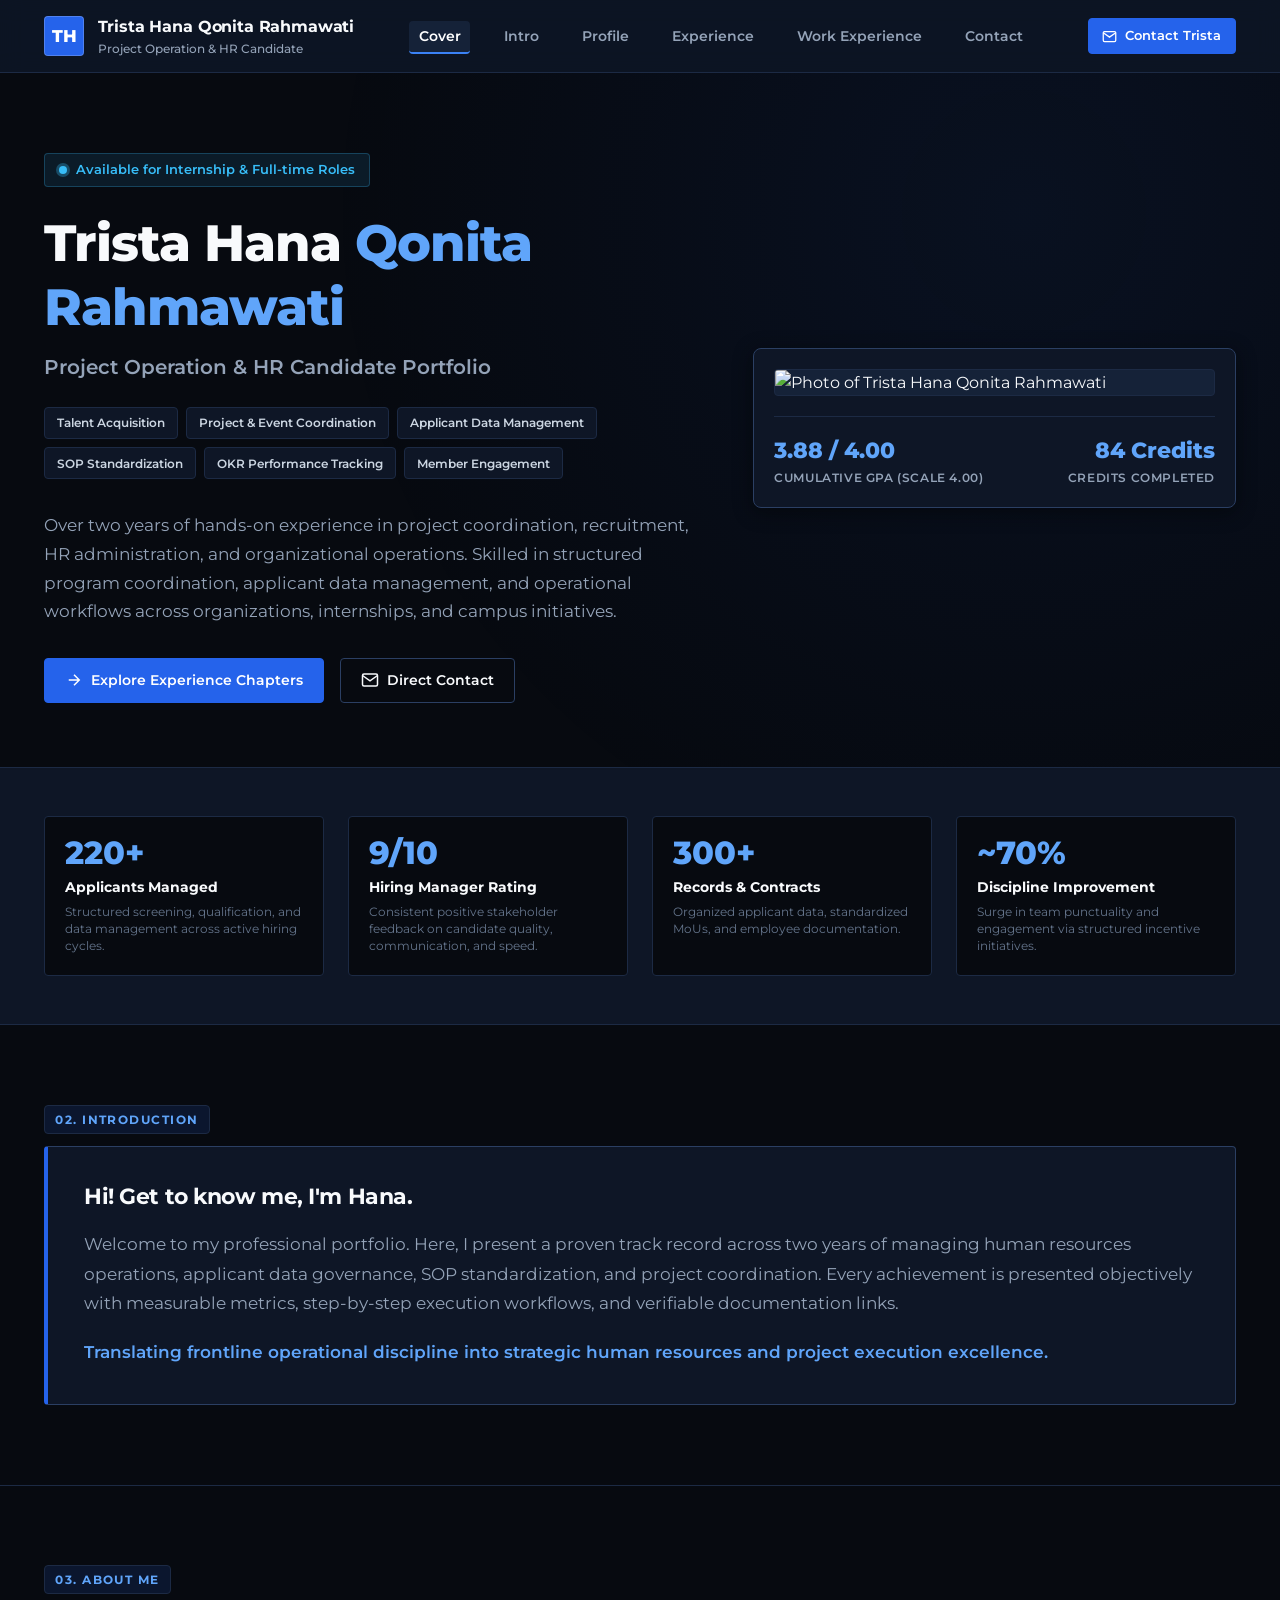
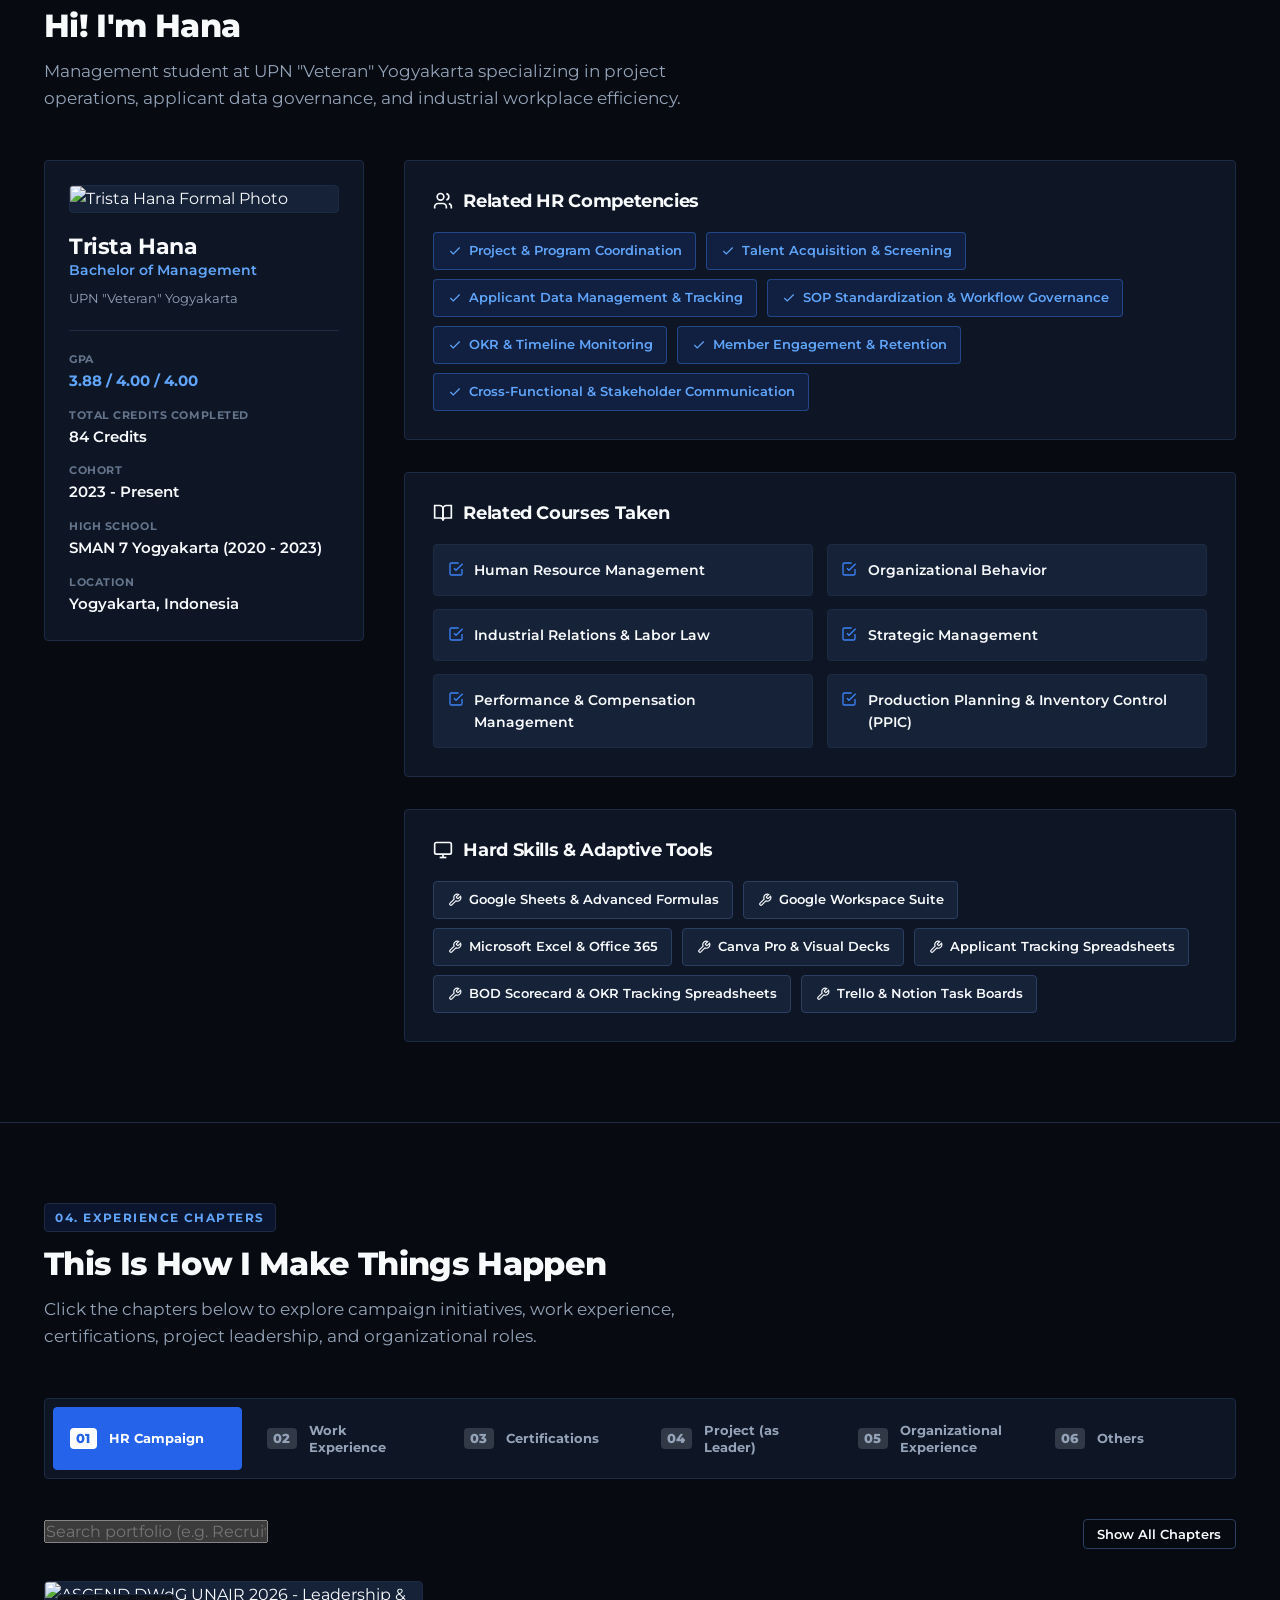
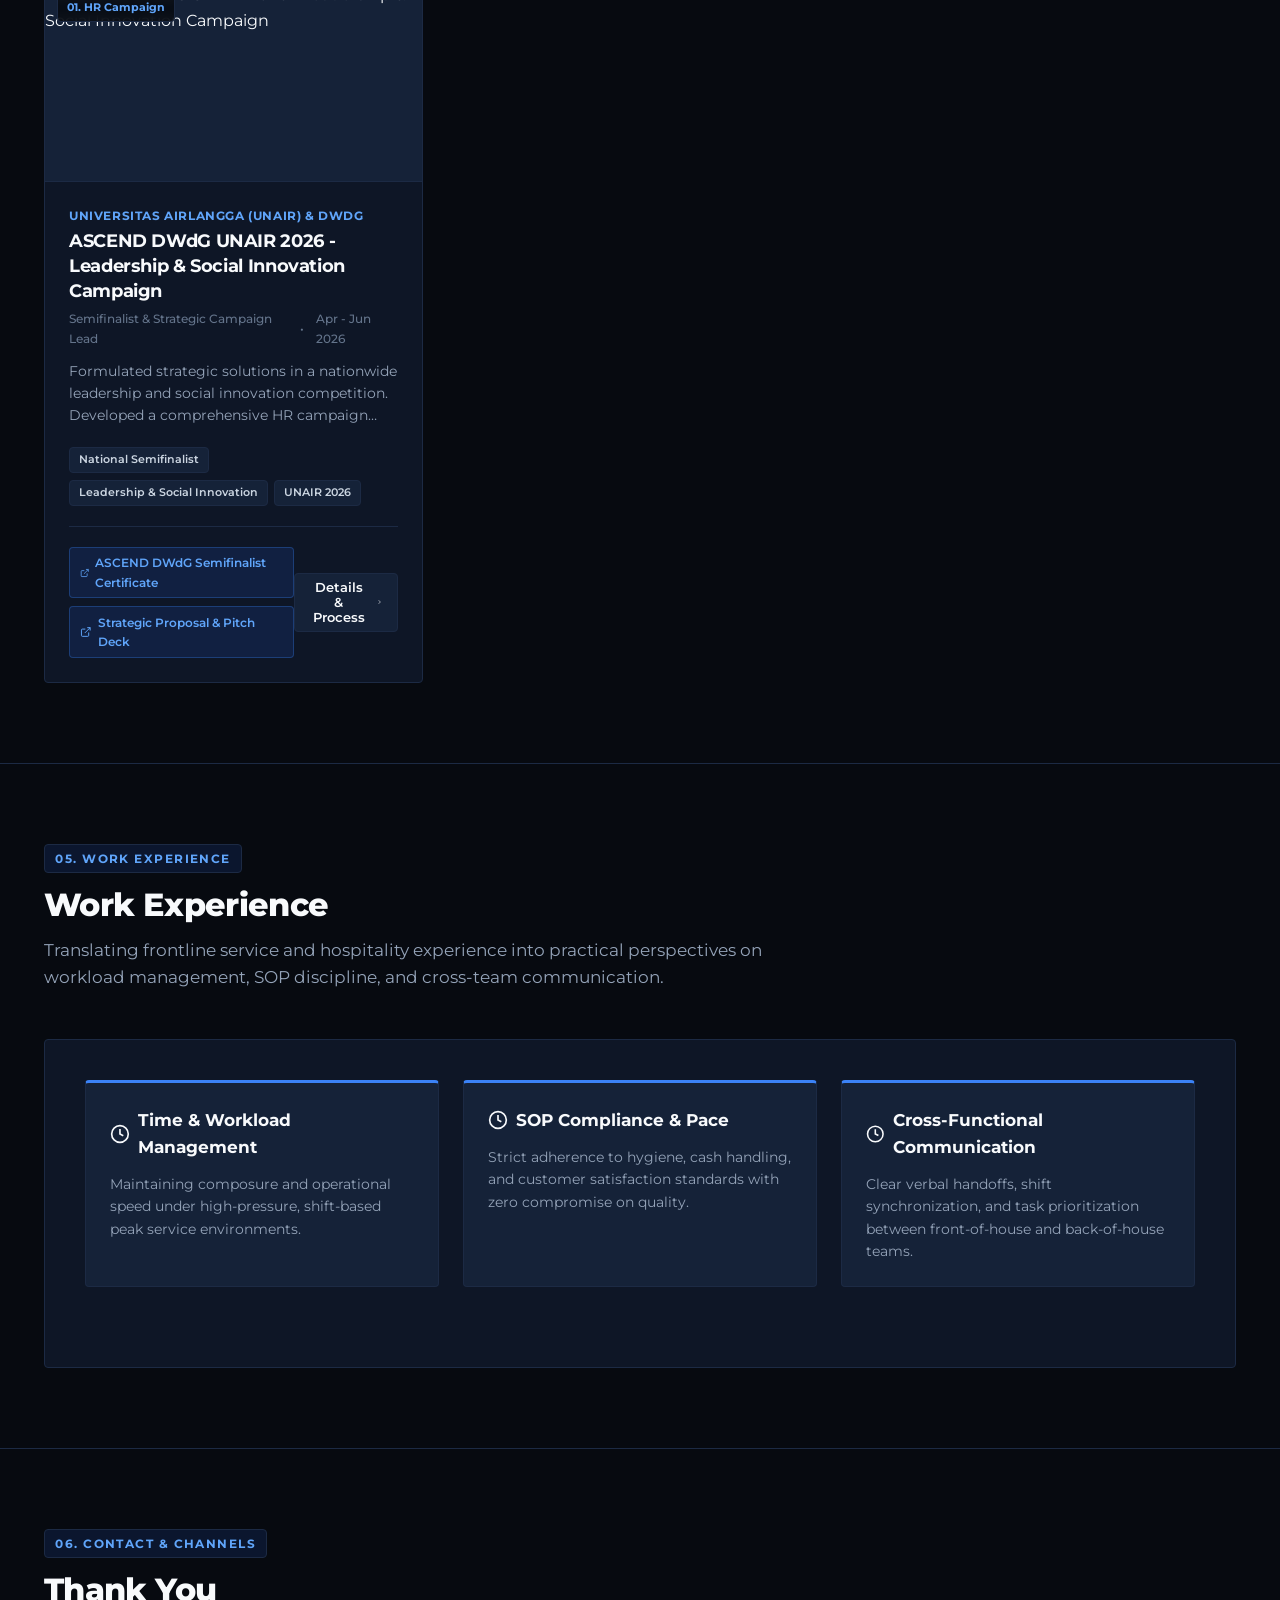
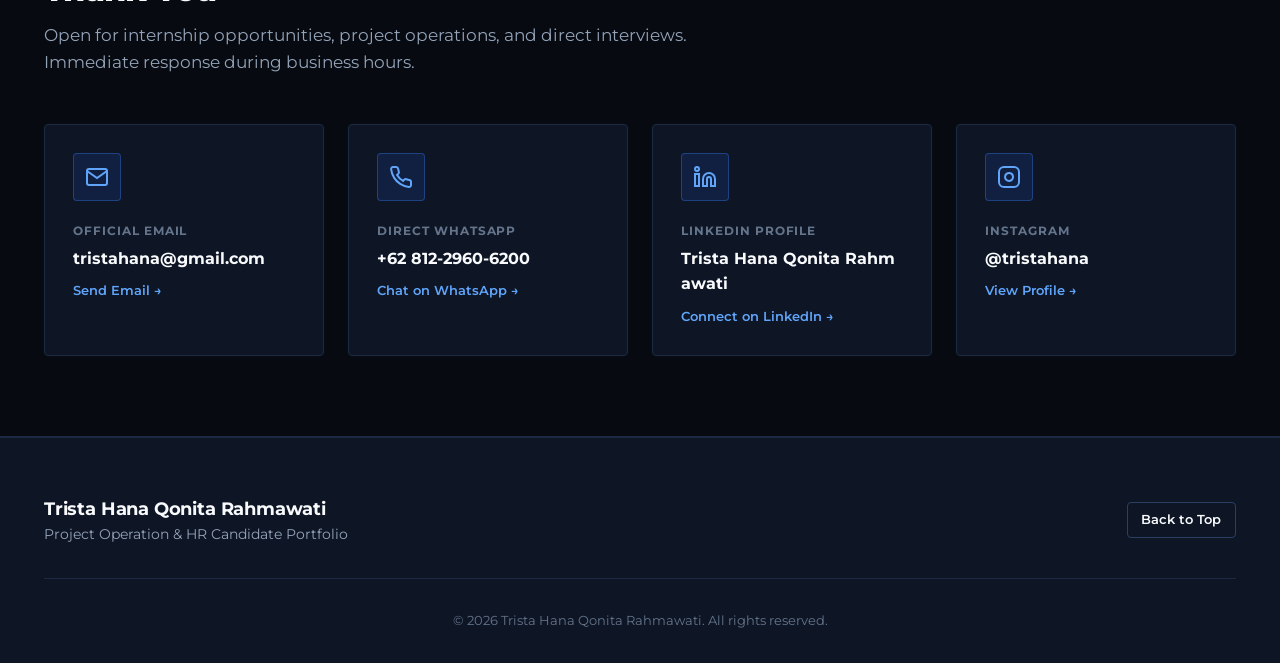
==== index.html @ fa588e2b "Add files via upload" ====
<!DOCTYPE html>
<html lang="en">
<head>
  <meta charset="UTF-8">
  <meta name="viewport" content="width=device-width, initial-scale=1.0">
  <title>Trista Hana Qonita Rahmawati | Project Operation &amp; HR Portfolio</title>
  <meta name="description" content="Professional Portfolio of Trista Hana Qonita Rahmawati. Management Student at UPN Veteran Yogyakarta. Specialist in Human Resources, Project Operations, Applicant Data Management, and SOP Standardization.">
  <link rel="stylesheet" href="styles.css">
  <link rel="icon" type="image/svg+xml" href="data:image/svg+xml,<svg xmlns='http://www.w3.org/2000/svg' viewBox='0 0 100 100'><rect width='100' height='100' rx='20' fill='%232563EB'/><text x='50%' y='55%' dominant-baseline='middle' text-anchor='middle' font-family='Montserrat' font-size='50' font-weight='800' fill='white'>TH</text></svg>">
</head>
<body>

  <!-- Smooth Scroll Progress Bar (Lovable Style) -->
  <div id="scroll-progress-bar" aria-hidden="true"></div>

  <!-- Top Navigation Bar -->
  <header class="navbar" id="top-nav">
    <div class="container nav-container">
      <a href="#cover" class="brand-link" id="brand-logo-trigger" title="Trista Hana Qonita Rahmawati">
        <div class="brand-badge">TH</div>
        <div class="brand-info">
          <span class="brand-name">Trista Hana Qonita Rahmawati</span>
          <span class="brand-role">Project Operation &amp; HR Candidate</span>
        </div>
      </a>

      <nav>
        <ul class="nav-links" id="main-nav-links">
          <li><a href="#cover" class="nav-item active">Cover</a></li>
          <li><a href="#intro" class="nav-item">Intro</a></li>
          <li><a href="#profile" class="nav-item">Profile</a></li>
          <li><a href="#experience" class="nav-item">Experience</a></li>
          <li><a href="#frontline" class="nav-item">Work Experience</a></li>
          <li><a href="#contact" class="nav-item">Contact</a></li>
        </ul>
      </nav>

      <div class="nav-actions">
        <a href="#contact" class="btn btn-primary btn-sm">
          <svg width="15" height="15" viewBox="0 0 24 24" fill="none" stroke="currentColor" stroke-width="2"><path d="M4 4h16c1.1 0 2 .9 2 2v12c0 1.1-.9 2-2 2H4c-1.1 0-2-.9-2-2V6c0-1.1.9-2 2-2z"/><polyline points="22,6 12,13 2,6"/></svg>
          <span>Contact Trista</span>
        </a>
      </div>
    </div>
  </header>

  <main id="main-content-flow">
    <!-- Halaman 1: Cover (Hero Section) -->
    <section id="cover" class="hero-section reveal-on-scroll">
      <div class="container hero-grid">
        <div class="hero-content">
          <div class="hero-status-pill reveal-stagger-1">
            <span class="pulse-indicator"></span>
            <span id="hero-status-text">Available for Internship &amp; Full-time Roles</span>
          </div>

          <h1 class="hero-title reveal-stagger-2" id="hero-name-display">
            Trista Hana <span class="highlight">Qonita Rahmawati</span>
          </h1>

          <div class="hero-subtitle reveal-stagger-3" id="profile-title-display">
            Project Operation &amp; HR Candidate Portfolio
          </div>

          <!-- HR Keywords (from File 2 note) -->
          <div class="hero-keywords-list reveal-stagger-3" id="hero-keywords-container">
            <span class="keyword-badge">Talent Acquisition</span>
            <span class="keyword-badge">Project &amp; Event Coordination</span>
            <span class="keyword-badge">Applicant Data Management</span>
            <span class="keyword-badge">SOP Standardization</span>
            <span class="keyword-badge">OKR Performance Tracking</span>
            <span class="keyword-badge">Member Engagement</span>
          </div>

          <p class="hero-description reveal-stagger-4" id="profile-summary-display">
            Over two years of hands-on experience in project coordination, recruitment, HR administration, and organizational operations. Skilled in structured program coordination, applicant data management, and operational workflows across organizations, internships, and campus initiatives.
          </p>

          <div class="hero-actions reveal-stagger-5">
            <a href="#experience" class="btn btn-primary">
              <svg width="18" height="18" viewBox="0 0 24 24" fill="none" stroke="currentColor" stroke-width="2"><path d="M5 12h14M12 5l7 7-7 7"/></svg>
              <span>Explore Experience Chapters</span>
            </a>
            <a href="#contact" class="btn btn-outline">
              <svg width="18" height="18" viewBox="0 0 24 24" fill="none" stroke="currentColor" stroke-width="2"><path d="M4 4h16c1.1 0 2 .9 2 2v12c0 1.1-.9 2-2 2H4c-1.1 0-2-.9-2-2V6c0-1.1.9-2 2-2z"/><polyline points="22,6 12,13 2,6"/></svg>
              <span>Direct Contact</span>
            </a>
          </div>
        </div>

        <div class="hero-visual-card reveal-stagger-3">
          <div class="hero-image-wrapper">
            <img id="profile-avatar-display" src="https://images.unsplash.com/photo-1573496359142-b8d87734a5a2?auto=format&fit=crop&w=1200&q=100" alt="Photo of Trista Hana Qonita Rahmawati" loading="eager" decoding="async">
          </div>
          <div class="hero-card-footer">
            <div class="hero-credential-stat">
              <span class="hero-stat-value" id="profile-gpa-stat">3.88</span>
              <span class="hero-stat-label">Cumulative GPA (Scale 4.00)</span>
            </div>
            <div class="hero-credential-stat" style="text-align: right;">
              <span class="hero-stat-value" id="profile-credits-stat">84 Credits</span>
              <span class="hero-stat-label">Credits Completed</span>
            </div>
          </div>
        </div>
      </div>
    </section>

    <!-- Metrics Bar -->
    <section id="metrics" class="metrics-strip reveal-on-scroll">
      <div class="container">
        <div class="metrics-grid" id="metrics-container">
          <!-- Populated dynamically from JSON -->
        </div>
      </div>
    </section>

    <!-- Halaman 2: Intro (Congratulations & Welcome Note) -->
    <section id="intro" class="section reveal-on-scroll">
      <div class="container">
        <div class="section-label">02. Introduction</div>
        <div class="intro-card">
          <h2 class="intro-heading" id="intro-heading-display">Hi! Get to know me, I'm Hana.</h2>
          <p class="intro-body" id="profile-intro-display">
            Welcome to my professional portfolio. Here, I present a proven track record across two years of managing human resources operations, applicant data governance, SOP standardization, and project coordination. Every achievement is presented objectively with measurable metrics, step-by-step execution workflows, and verifiable documentation links.
          </p>
          <p class="intro-body" id="profile-workload-display" style="color: var(--blue-light); font-weight: 600;">
            Translating frontline operational discipline into strategic human resources and project execution excellence.
          </p>
        </div>
      </div>
    </section>

    <!-- Halaman 3: About Me & Profil (Akademik & Keahlian) -->
    <section id="profile" class="section reveal-on-scroll">
      <div class="container">
        <div class="section-label">03. About Me</div>
        <div class="section-header">
          <h2 class="section-title" id="profile-section-title">Hi! I'm Hana</h2>
          <p class="section-subtitle" id="profile-section-subtitle">
            Management student at UPN "Veteran" Yogyakarta specializing in project operations, applicant data governance, and industrial workplace efficiency.
          </p>
        </div>

        <div class="profile-grid">
          <!-- Left Academic Card -->
          <div class="profile-card reveal-on-scroll reveal-stagger-1">
            <div class="profile-photo-box">
              <img id="profile-photo-secondary" src="https://images.unsplash.com/photo-1573496359142-b8d87734a5a2?auto=format&fit=crop&w=800&q=80" alt="Trista Hana Formal Photo">
            </div>
            <h3 id="profile-short-name">Trista Hana</h3>
            <p style="color: var(--blue-light); font-size: 0.85rem; font-weight: 600; margin-bottom: 0.5rem;" id="profile-major-display">
              Bachelor of Management
            </p>
            <p style="color: var(--text-secondary); font-size: 0.8rem;" id="profile-univ-display">
              UPN "Veteran" Yogyakarta
            </p>

            <div class="academic-badge-row">
              <div class="academic-field">
                <span class="label">GPA</span>
                <span class="val" id="profile-gpa-val" style="color: var(--blue-light); font-weight: 700;">3.88 / 4.00</span>
              </div>
              <div class="academic-field">
                <span class="label">Total Credits Completed</span>
                <span class="val" id="profile-sks-val">84 Credits</span>
              </div>
              <div class="academic-field">
                <span class="label">Cohort</span>
                <span class="val" id="profile-cohort-val">2023 - Present</span>
              </div>
              <div class="academic-field">
                <span class="label">High School</span>
                <span class="val" id="profile-highschool-val">SMAN 7 Yogyakarta (2020 - 2023)</span>
              </div>
              <div class="academic-field">
                <span class="label">Location</span>
                <span class="val" id="profile-location-val">Yogyakarta, Indonesia</span>
              </div>
            </div>
          </div>

          <!-- Right Competency & Coursework Column -->
          <div class="profile-details-column">
            <!-- Related HR Skills -->
            <div class="competency-card reveal-on-scroll reveal-stagger-2">
              <h3 class="card-inner-title">
                <svg width="20" height="20" viewBox="0 0 24 24" fill="none" stroke="currentColor" stroke-width="2"><path d="M16 21v-2a4 4 0 0 0-4-4H6a4 4 0 0 0-4 4v2"/><circle cx="9" cy="7" r="4"/><path d="M22 21v-2a4 4 0 0 0-3-3.87"/><path d="M16 3.13a4 4 0 0 1 0 7.75"/></svg>
                <span>Related HR Competencies</span>
              </h3>
              <div class="skill-tag-list" id="skills-list-container">
                <!-- Populated dynamically -->
              </div>
            </div>

            <!-- Related Coursework Taken -->
            <div class="competency-card reveal-on-scroll reveal-stagger-3">
              <h3 class="card-inner-title">
                <svg width="20" height="20" viewBox="0 0 24 24" fill="none" stroke="currentColor" stroke-width="2"><path d="M2 3h6a4 4 0 0 1 4 4v14a3 3 0 0 0-3-3H2z"/><path d="M22 3h-6a4 4 0 0 0-4 4v14a3 3 0 0 1 3-3h7z"/></svg>
                <span>Related Courses Taken</span>
              </h3>
              <div class="courses-grid" id="courses-list-container">
                <!-- Populated dynamically -->
              </div>
            </div>

            <!-- Tools & Adaptive Hard Skills -->
            <div class="competency-card reveal-on-scroll reveal-stagger-4">
              <h3 class="card-inner-title">
                <svg width="20" height="20" viewBox="0 0 24 24" fill="none" stroke="currentColor" stroke-width="2"><rect x="2" y="3" width="20" height="14" rx="2" ry="2"/><line x1="8" y1="21" x2="16" y2="21"/><line x1="12" y1="17" x2="12" y2="21"/></svg>
                <span>Hard Skills &amp; Adaptive Tools</span>
              </h3>
              <div class="skill-tag-list" id="tools-list-container">
                <!-- Populated dynamically -->
              </div>
            </div>
          </div>
        </div>
      </div>
    </section>

    <!-- File 2: "It's about Experience - This is how I make things happen (click the chapter)" -->
    <section id="experience" class="section reveal-on-scroll">
      <div class="container">
        <div class="section-label">04. Experience Chapters</div>
        <div class="section-header">
          <h2 class="section-title">This Is How I Make Things Happen</h2>
          <p class="section-subtitle">
            Click the chapters below to explore campaign initiatives, work experience, certifications, project leadership, and organizational roles.
          </p>
        </div>

        <!-- Chapter Selector Navigation -->
        <div class="chapters-nav-wrapper">
          <div class="chapters-tabs" id="chapter-tabs-bar">
            <!-- Tabs rendered dynamically -->
          </div>
        </div>

        <!-- Filter & Search Bar -->
        <div style="display: flex; gap: 1rem; margin-bottom: 2rem; flex-wrap: wrap;">
          <div style="flex-grow: 1; position: relative;">
            <input type="text" id="portfolio-search-input" class="form-control" placeholder="Search portfolio (e.g. Recruitment, SOP, OKR, BNSP, Google Sheets)...">
          </div>
          <button id="btn-show-all-items" class="btn btn-outline btn-sm">
            Show All Chapters
          </button>
        </div>

        <!-- Items Container -->
        <div class="items-grid" id="portfolio-items-container">
          <!-- Populated dynamically -->
        </div>
      </div>
    </section>

    <!-- Halaman 8: Work Experience -->
    <section id="frontline" class="section reveal-on-scroll">
      <div class="container">
        <div class="section-label">05. Work Experience</div>
        <div class="section-header">
          <h2 class="section-title" id="frontline-title-display">Work Experience</h2>
          <p class="section-subtitle" id="frontline-subtitle-display">
            Translating frontline operational experience into strategic perspectives on workload management, SOP discipline, and cross-team communication.
          </p>
        </div>

        <div class="frontline-box">
          <div class="frontline-pillars-grid" id="frontline-pillars-container">
            <!-- Rendered from JSON -->
          </div>

          <div class="placemats-grid" id="industry-placemats-container">
            <!-- Rendered from JSON -->
          </div>
        </div>
      </div>
    </section>

    <!-- Halaman 12 & Note: Direct Contact Channels -->
    <section id="contact" class="section reveal-on-scroll">
      <div class="container">
        <div class="section-label">06. Contact &amp; Channels</div>
        <div class="section-header">
          <h2 class="section-title">Thank You</h2>
          <p class="section-subtitle">
            Open for internship opportunities, project operations, and direct interviews. Immediate response during business hours.
          </p>
        </div>

        <!-- Direct Contact Cards Grid -->
        <div class="direct-contact-grid">
          <!-- Email -->
          <a href="mailto:tristahana@gmail.com" class="direct-channel-card reveal-on-scroll reveal-stagger-1">
            <div class="direct-channel-icon">
              <svg width="24" height="24" viewBox="0 0 24 24" fill="none" stroke="currentColor" stroke-width="2"><path d="M4 4h16c1.1 0 2 .9 2 2v12c0 1.1-.9 2-2 2H4c-1.1 0-2-.9-2-2V6c0-1.1.9-2 2-2z"/><polyline points="22,6 12,13 2,6"/></svg>
            </div>
            <div class="direct-channel-info">
              <div class="channel-label">Official Email</div>
              <div class="channel-value" id="contact-email-val">tristahana@gmail.com</div>
              <div class="channel-action">Send Email &rarr;</div>
            </div>
          </a>

          <!-- WhatsApp -->
          <a href="https://wa.me/6281229606200" target="_blank" rel="noopener noreferrer" class="direct-channel-card reveal-on-scroll reveal-stagger-2">
            <div class="direct-channel-icon">
              <svg width="24" height="24" viewBox="0 0 24 24" fill="none" stroke="currentColor" stroke-width="2"><path d="M22 16.92v3a2 2 0 0 1-2.18 2 19.79 19.79 0 0 1-8.63-3.07 19.5 19.5 0 0 1-6-6 19.79 19.79 0 0 1-3.07-8.67A2 2 0 0 1 4.11 2h3a2 2 0 0 1 2 1.72 12.84 12.84 0 0 0 .7 2.81 2 2 0 0 1-.45 2.11L8.09 9.91a16 16 0 0 0 6 6l1.27-1.27a2 2 0 0 1 2.11-.45 12.84 12.84 0 0 0 2.81.7A2 2 0 0 1 22 16.92z"/></svg>
            </div>
            <div class="direct-channel-info">
              <div class="channel-label">Direct WhatsApp</div>
              <div class="channel-value" id="contact-phone-val">+62 812-2960-6200</div>
              <div class="channel-action">Chat on WhatsApp &rarr;</div>
            </div>
          </a>

          <!-- LinkedIn -->
          <a href="https://www.linkedin.com/in/tristahana" target="_blank" rel="noopener noreferrer" class="direct-channel-card reveal-on-scroll reveal-stagger-3">
            <div class="direct-channel-icon">
              <svg width="24" height="24" viewBox="0 0 24 24" fill="none" stroke="currentColor" stroke-width="2"><path d="M16 8a6 6 0 0 1 6 6v7h-4v-7a2 2 0 0 0-2-2 2 2 0 0 0-2 2v7h-4v-7a6 6 0 0 1 6-6z"/><rect x="2" y="9" width="4" height="12"/><circle cx="4" cy="4" r="2"/></svg>
            </div>
            <div class="direct-channel-info">
              <div class="channel-label">LinkedIn Profile</div>
              <div class="channel-value">Trista Hana Qonita Rahmawati</div>
              <div class="channel-action">Connect on LinkedIn &rarr;</div>
            </div>
          </a>

          <!-- Instagram -->
          <a href="https://www.instagram.com/tristahana" target="_blank" rel="noopener noreferrer" class="direct-channel-card reveal-on-scroll reveal-stagger-4">
            <div class="direct-channel-icon">
              <svg width="24" height="24" viewBox="0 0 24 24" fill="none" stroke="currentColor" stroke-width="2"><rect x="2" y="2" width="20" height="20" rx="5" ry="5"/><path d="M16 11.37A4 4 0 1 1 12.63 8 4 4 0 0 1 16 11.37z"/><line x1="17.5" y1="6.5" x2="17.51" y2="6.5"/></svg>
            </div>
            <div class="direct-channel-info">
              <div class="channel-label">Instagram</div>
              <div class="channel-value">@tristahana</div>
              <div class="channel-action">View Profile &rarr;</div>
            </div>
          </a>
        </div>
      </div>
    </section>
  </main>

  <!-- Site Footer -->
  <footer class="site-footer">
    <div class="container">
      <div class="footer-top">
        <div>
          <div class="brand-name" style="font-size: 1.15rem;">Trista Hana Qonita Rahmawati</div>
          <div style="color: var(--text-secondary); font-size: 0.85rem;">Project Operation &amp; HR Candidate Portfolio</div>
        </div>
        <div>
          <a href="#cover" class="btn btn-outline btn-sm">Back to Top</a>
        </div>
      </div>

      <div class="footer-bottom" style="justify-content: center; text-align: center;">
        <div>&copy; 2026 Trista Hana Qonita Rahmawati. All rights reserved.</div>
      </div>
    </div>
  </footer>

  <!-- =========================================================================
       MODAL: Portfolio Item Details & Stepping Stones (For Visitors & Recruiters)
       ========================================================================= -->
  <div id="item-detail-modal" class="modal-overlay" role="dialog" aria-modal="true">
    <div class="modal-content">
      <div class="modal-header">
        <div>
          <span id="modal-item-chapter" class="section-label" style="margin-bottom: 0.25rem;">Chapter</span>
          <h2 id="modal-item-title" style="font-size: 1.35rem; margin-top: 0.25rem;">Project Title</h2>
          <div id="modal-item-org-period" style="font-size: 0.8rem; color: var(--text-muted); font-weight: 600;"></div>
        </div>
        <button id="btn-close-detail-modal" class="modal-close-btn" aria-label="Close Details">
          <svg width="20" height="20" viewBox="0 0 24 24" fill="none" stroke="currentColor" stroke-width="2"><line x1="18" y1="6" x2="6" y2="18"/><line x1="6" y1="6" x2="18" y2="18"/></svg>
        </button>
      </div>

      <div class="modal-body">
        <div id="modal-item-media" style="margin-bottom: 1.5rem; border-radius: var(--radius-sm); overflow: hidden; max-height: 340px; background-color: var(--bg-elevated); border: 1px solid var(--border-subtle);">
          <img id="modal-item-image" src="" alt="Visual Documentation" style="width: 100%; height: 100%; object-fit: cover;">
        </div>

        <div style="margin-bottom: 1.5rem;">
          <h4 style="color: var(--blue-light); margin-bottom: 0.5rem;">Overview &amp; Comprehensive Details</h4>
          <p id="modal-item-description" style="color: var(--text-secondary); line-height: 1.7; font-size: 0.95rem;"></p>
        </div>

        <!-- Badges list -->
        <div id="modal-item-badges" class="item-badges-list" style="margin-bottom: 1.5rem;"></div>

        <!-- Stepping Stones / Process Flow (File 2 Requirement) -->
        <div id="modal-stepping-stones-section" class="stepping-stones-section">
          <div class="stepping-stones-title">
            <svg width="20" height="20" viewBox="0 0 24 24" fill="none" stroke="currentColor" stroke-width="2"><polyline points="22 12 18 12 15 21 9 3 6 12 2 12"/></svg>
            <span id="modal-stepping-title-text">Execution Process &amp; Stepping Stones</span>
          </div>
          <div class="stepping-stones-list" id="modal-stepping-stones-list">
            <!-- Populated dynamically -->
          </div>
        </div>

        <!-- Clickable External Documentation Links (File 2 Requirement) -->
        <div id="modal-links-section" style="margin-top: 2rem; padding-top: 1.5rem; border-top: 1px solid var(--border-subtle);">
          <h4 style="margin-bottom: 0.75rem; color: var(--text-primary); display: flex; align-items: center; gap: 0.5rem;">
            <svg width="18" height="18" viewBox="0 0 24 24" fill="none" stroke="currentColor" stroke-width="2"><path d="M10 13a5 5 0 0 0 7.54.54l3-3a5 5 0 0 0-7.07-7.07l-1.72 1.71"/><path d="M14 11a5 5 0 0 0-7.54-.54l-3 3a5 5 0 0 0 7.07 7.07l1.71-1.71"/></svg>
            <span>Clickable Documentation &amp; Supporting Files</span>
          </h4>
          <p style="color: var(--text-muted); font-size: 0.8rem; margin-bottom: 1rem;">
            Click the links below to open Google Drive archives, candidate spreadsheets, presentation decks, or credential verifications:
          </p>
          <div id="modal-item-links" style="display: flex; flex-direction: column; gap: 0.75rem;">
            <!-- Rendered links -->
          </div>
        </div>
      </div>
    </div>
  </div>

  <!-- Toast Notification Container -->
  <div class="toast-container" id="toast-container"></div>

  <!-- Frontend Logic & Controller Script -->
  <script src="app.js"></script>
</body>
</html>
---- styles.css ----
/* ==============================================================================
   PORTOFOLIO PROFESIONAL - TRISTA HANA QONITA RAHMAWATI
   Theme: Professional Blue & Black (Anti-Slop Compliant)
   Typography: Montserrat (All Weights)
   ============================================================================== */

@import url('https://fonts.googleapis.com/css2?family=Montserrat:ital,wght@0,300;0,400;0,500;0,600;0,700;0,800;1,400;1,600&display=swap');

:root {
  /* Color Palette: Blue & Black Pure Professionalism */
  --bg-primary: #070A10;       /* Ultra-deep obsidian black */
  --bg-surface: #0E1626;       /* Deep navy-slate surface */
  --bg-elevated: #152238;      /* Elevated card container */
  --bg-hover: #1C2D4A;         /* Interactive hover */
  --bg-glass: rgba(14, 22, 38, 0.88);
  
  --border-subtle: #1C2A44;    /* Sharp 1px structural border */
  --border-medium: #2B3F63;    /* Highlight border */
  --border-focus: #3B82F6;     /* Accessible focus indicator */
  
  --blue-primary: #2563EB;     /* Royal corporate blue */
  --blue-hover: #1D4ED8;       /* Deep corporate blue */
  --blue-accent: #3B82F6;      /* Bright blue accent */
  --blue-light: #60A5FA;       /* High-contrast readable blue */
  --blue-tint: rgba(37, 99, 235, 0.14);
  --blue-tint-strong: rgba(37, 99, 235, 0.25);
  
  --text-primary: #F8FAFC;     /* Crisp high-contrast white */
  --text-secondary: #94A3B8;   /* Slate neutral readability */
  --text-muted: #64748B;       /* Low-priority labels */
  --text-inverse: #070A10;
  
  --status-success: #10B981;
  --status-warning: #F59E0B;
  --status-info: #0284C7;
  
  --font-family: 'Montserrat', system-ui, -apple-system, BlinkMacSystemFont, 'Segoe UI', Roboto, sans-serif;
  
  --radius-sm: 4px;
  --radius-md: 8px;
  --radius-lg: 12px;
  --radius-xl: 16px;
  
  --transition: all 0.2s cubic-bezier(0.16, 1, 0.3, 1);
  --shadow-card: 0 4px 20px rgba(0, 0, 0, 0.45);
  --shadow-elevated: 0 10px 30px rgba(0, 0, 0, 0.6);
  --max-width: 1240px;
}

/* Reset & Base Setup */
*, *::before, *::after {
  box-sizing: border-box;
  margin: 0;
  padding: 0;
}

html {
  scroll-behavior: smooth;
  font-size: 16px;
  color-scheme: dark;
}

body {
  font-family: var(--font-family);
  background-color: var(--bg-primary);
  color: var(--text-primary);
  line-height: 1.6;
  -webkit-font-smoothing: antialiased;
  -moz-osx-font-smoothing: grayscale;
  overflow-x: hidden;
}

a {
  color: var(--blue-light);
  text-decoration: none;
  transition: var(--transition);
}

a:hover {
  color: #93C5FD;
}

button, input, textarea, select {
  font-family: inherit;
  font-size: 1rem;
}

button {
  cursor: pointer;
  border: none;
  background: none;
}

img {
  max-width: 100%;
  height: auto;
  display: block;
}

/* Typography Hierarchy */
h1, h2, h3, h4, h5, h6 {
  font-weight: 700;
  color: var(--text-primary);
  line-height: 1.25;
  letter-spacing: -0.02em;
}

h1 { font-size: clamp(2rem, 4vw, 3.25rem); font-weight: 800; }
h2 { font-size: clamp(1.6rem, 3vw, 2.25rem); }
h3 { font-size: 1.35rem; }
h4 { font-size: 1.1rem; }

.section-label {
  display: inline-flex;
  align-items: center;
  gap: 0.5rem;
  font-size: 0.75rem;
  font-weight: 700;
  text-transform: uppercase;
  letter-spacing: 0.12em;
  color: var(--blue-light);
  margin-bottom: 0.75rem;
  padding: 0.25rem 0.65rem;
  background-color: var(--blue-tint);
  border: 1px solid var(--border-subtle);
  border-radius: var(--radius-sm);
}

/* Container */
.container {
  width: 100%;
  max-width: var(--max-width);
  margin: 0 auto;
  padding: 0 1.5rem;
}

/* Header & Navigation Bar */
.navbar {
  position: sticky;
  top: 0;
  z-index: 100;
  background-color: var(--bg-glass);
  backdrop-filter: blur(12px);
  border-bottom: 1px solid var(--border-subtle);
  transition: var(--transition);
}

.nav-container {
  display: flex;
  align-items: center;
  justify-content: space-between;
  height: 72px;
}

.brand-link {
  display: flex;
  align-items: center;
  gap: 0.85rem;
  text-decoration: none;
}

.brand-badge {
  display: flex;
  align-items: center;
  justify-content: center;
  width: 40px;
  height: 40px;
  background-color: var(--blue-primary);
  color: #FFFFFF;
  font-weight: 800;
  font-size: 1.05rem;
  border-radius: var(--radius-sm);
  border: 1px solid rgba(255, 255, 255, 0.2);
}

.brand-info {
  display: flex;
  flex-direction: column;
}

.brand-name {
  font-size: 1rem;
  font-weight: 700;
  color: var(--text-primary);
  letter-spacing: -0.01em;
}

.brand-role {
  font-size: 0.75rem;
  font-weight: 500;
  color: var(--text-secondary);
}

.nav-links {
  display: flex;
  align-items: center;
  gap: 1.5rem;
  list-style: none;
}

.nav-links a {
  color: var(--text-secondary);
  font-size: 0.875rem;
  font-weight: 600;
  padding: 0.4rem 0.6rem;
  border-radius: var(--radius-sm);
  transition: var(--transition);
}

.nav-links a:hover,
.nav-links a.active {
  color: var(--text-primary);
  background-color: var(--bg-elevated);
}

.nav-actions {
  display: flex;
  align-items: center;
  gap: 0.75rem;
}

/* Button Variants */
.btn {
  display: inline-flex;
  align-items: center;
  justify-content: center;
  gap: 0.5rem;
  padding: 0.65rem 1.25rem;
  font-size: 0.875rem;
  font-weight: 600;
  border-radius: var(--radius-sm);
  transition: var(--transition);
  text-decoration: none;
  border: 1px solid transparent;
}

.btn-primary {
  background-color: var(--blue-primary);
  color: #FFFFFF;
  border-color: var(--blue-primary);
}

.btn-primary:hover {
  background-color: var(--blue-hover);
  border-color: var(--blue-hover);
  color: #FFFFFF;
}

.btn-outline {
  background-color: transparent;
  color: var(--text-primary);
  border-color: var(--border-medium);
}

.btn-outline:hover {
  background-color: var(--bg-elevated);
  border-color: var(--blue-accent);
  color: var(--blue-light);
}

.btn-secondary {
  background-color: var(--bg-elevated);
  color: var(--text-primary);
  border-color: var(--border-subtle);
}

.btn-secondary:hover {
  background-color: var(--bg-hover);
  border-color: var(--border-medium);
}

.btn-sm {
  padding: 0.4rem 0.85rem;
  font-size: 0.8rem;
}

.btn-icon {
  width: 38px;
  height: 38px;
  padding: 0;
  display: inline-flex;
  align-items: center;
  justify-content: center;
}

/* Hero Section (Cover - Halaman 1) */
.hero-section {
  padding: 5rem 0 4rem;
  border-bottom: 1px solid var(--border-subtle);
  background: radial-gradient(circle at 80% 20%, rgba(37, 99, 235, 0.08) 0%, transparent 60%);
}

.hero-grid {
  display: grid;
  grid-template-columns: 1.15fr 0.85fr;
  gap: 3.5rem;
  align-items: center;
}

.hero-status-pill {
  display: inline-flex;
  align-items: center;
  gap: 0.6rem;
  font-size: 0.8rem;
  font-weight: 600;
  color: #38BDF8;
  background-color: rgba(56, 189, 248, 0.1);
  border: 1px solid rgba(56, 189, 248, 0.25);
  padding: 0.35rem 0.85rem;
  border-radius: var(--radius-sm);
  margin-bottom: 1.5rem;
}

.pulse-indicator {
  width: 8px;
  height: 8px;
  background-color: #38BDF8;
  border-radius: 50%;
  box-shadow: 0 0 0 3px rgba(56, 189, 248, 0.3);
}

.hero-title {
  margin-bottom: 0.75rem;
}

.hero-title .highlight {
  color: var(--blue-light);
  font-weight: 800;
}

.hero-subtitle {
  font-size: 1.25rem;
  font-weight: 600;
  color: var(--text-secondary);
  margin-bottom: 1.5rem;
}

.hero-keywords-list {
  display: flex;
  flex-wrap: wrap;
  gap: 0.5rem;
  margin-bottom: 2rem;
}

.keyword-badge {
  font-size: 0.75rem;
  font-weight: 600;
  color: #CBD5E1;
  background-color: var(--bg-surface);
  border: 1px solid var(--border-subtle);
  padding: 0.35rem 0.75rem;
  border-radius: var(--radius-sm);
}

.hero-description {
  color: var(--text-secondary);
  font-size: 1.05rem;
  line-height: 1.7;
  margin-bottom: 2rem;
}

.hero-actions {
  display: flex;
  flex-wrap: wrap;
  gap: 1rem;
  align-items: center;
}

.hero-visual-card {
  position: relative;
  background-color: var(--bg-surface);
  border: 1px solid var(--border-medium);
  border-radius: var(--radius-md);
  padding: 1.25rem;
  box-shadow: var(--shadow-card);
}

.hero-image-wrapper {
  position: relative;
  width: 100%;
  background-color: var(--bg-elevated);
  border-radius: var(--radius-sm);
  overflow: hidden;
  border: 1px solid var(--border-subtle);
  /* No aspect-ratio lock - let the photo breathe at natural proportions */
}

.hero-image-wrapper img {
  width: 100%;
  height: auto;
  display: block;
  object-fit: contain;
  object-position: center top;
  image-rendering: -webkit-optimize-contrast;
  image-rendering: crisp-edges;
}

.hero-card-footer {
  margin-top: 1.25rem;
  display: flex;
  justify-content: space-between;
  align-items: center;
  padding-top: 1rem;
  border-top: 1px solid var(--border-subtle);
}

.hero-credential-stat {
  display: flex;
  flex-direction: column;
}

.hero-stat-value {
  font-size: 1.35rem;
  font-weight: 800;
  color: var(--blue-light);
}

.hero-stat-label {
  font-size: 0.75rem;
  font-weight: 600;
  color: var(--text-secondary);
  text-transform: uppercase;
  letter-spacing: 0.05em;
}

/* Metrics Overview Bar */
.metrics-strip {
  padding: 3rem 0;
  border-bottom: 1px solid var(--border-subtle);
  background-color: var(--bg-surface);
}

.metrics-grid {
  display: grid;
  grid-template-columns: repeat(auto-fit, minmax(180px, 1fr));
  gap: 1.5rem;
}

.metric-item {
  padding: 1.25rem;
  background-color: var(--bg-primary);
  border: 1px solid var(--border-subtle);
  border-radius: var(--radius-sm);
  transition: var(--transition);
}

.metric-item:hover {
  border-color: var(--blue-accent);
}

.metric-value {
  font-size: 2rem;
  font-weight: 800;
  color: var(--blue-light);
  line-height: 1;
  margin-bottom: 0.5rem;
}

.metric-label {
  font-size: 0.85rem;
  font-weight: 700;
  color: var(--text-primary);
  margin-bottom: 0.35rem;
}

.metric-desc {
  font-size: 0.75rem;
  color: var(--text-muted);
  line-height: 1.4;
}

/* Section Common Layout */
.section {
  padding: 5rem 0;
  border-bottom: 1px solid var(--border-subtle);
}

.section-header {
  margin-bottom: 3rem;
}

.section-title {
  font-size: 2rem;
  font-weight: 800;
  margin-bottom: 0.75rem;
}

.section-subtitle {
  font-size: 1.05rem;
  color: var(--text-secondary);
  max-width: 720px;
}

/* Intro Section (Halaman 2 - Welcoming / Pitch) */
.intro-card {
  background-color: var(--bg-surface);
  border: 1px solid var(--border-medium);
  border-left: 4px solid var(--blue-primary);
  border-radius: var(--radius-sm);
  padding: 2.25rem;
  display: flex;
  flex-direction: column;
  gap: 1.25rem;
}

.intro-heading {
  font-size: 1.35rem;
  font-weight: 700;
  color: var(--text-primary);
}

.intro-body {
  font-size: 1.05rem;
  color: var(--text-secondary);
  line-height: 1.75;
}

/* About & Academic Profile (Halaman 3) */
.profile-grid {
  display: grid;
  grid-template-columns: 320px 1fr;
  gap: 2.5rem;
  align-items: start;
}

.profile-card {
  background-color: var(--bg-surface);
  border: 1px solid var(--border-subtle);
  border-radius: var(--radius-sm);
  padding: 1.5rem;
}

.profile-photo-box {
  width: 100%;
  background-color: var(--bg-elevated);
  border-radius: var(--radius-sm);
  overflow: hidden;
  margin-bottom: 1.25rem;
  border: 1px solid var(--border-subtle);
}

.profile-photo-box img {
  width: 100%;
  height: auto;
  display: block;
  object-fit: contain;
  object-position: center top;
  image-rendering: -webkit-optimize-contrast;
  image-rendering: crisp-edges;
}

.academic-badge-row {
  display: flex;
  flex-direction: column;
  gap: 0.85rem;
  border-top: 1px solid var(--border-subtle);
  padding-top: 1.25rem;
  margin-top: 1.25rem;
}

.academic-field {
  display: flex;
  flex-direction: column;
}

.academic-field .label {
  font-size: 0.7rem;
  font-weight: 700;
  text-transform: uppercase;
  color: var(--text-muted);
  letter-spacing: 0.05em;
}

.academic-field .val {
  font-size: 0.95rem;
  font-weight: 600;
  color: var(--text-primary);
}

.profile-details-column {
  display: flex;
  flex-direction: column;
  gap: 2rem;
}

.competency-card {
  background-color: var(--bg-surface);
  border: 1px solid var(--border-subtle);
  border-radius: var(--radius-sm);
  padding: 1.75rem;
}

.card-inner-title {
  font-size: 1.15rem;
  font-weight: 700;
  color: var(--text-primary);
  margin-bottom: 1.25rem;
  display: flex;
  align-items: center;
  gap: 0.65rem;
}

.skill-tag-list {
  display: flex;
  flex-wrap: wrap;
  gap: 0.6rem;
}

.skill-tag {
  display: inline-flex;
  align-items: center;
  gap: 0.45rem;
  font-size: 0.825rem;
  font-weight: 600;
  color: var(--text-primary);
  background-color: var(--bg-elevated);
  border: 1px solid var(--border-medium);
  padding: 0.45rem 0.85rem;
  border-radius: var(--radius-sm);
}

.skill-tag.accent {
  background-color: var(--blue-tint);
  border-color: rgba(59, 130, 246, 0.4);
  color: var(--blue-light);
}

.courses-grid {
  display: grid;
  grid-template-columns: repeat(auto-fill, minmax(260px, 1fr));
  gap: 0.85rem;
}

.course-item {
  display: flex;
  align-items: flex-start;
  gap: 0.65rem;
  padding: 0.85rem;
  background-color: var(--bg-elevated);
  border: 1px solid var(--border-subtle);
  border-radius: var(--radius-sm);
  font-size: 0.875rem;
  font-weight: 600;
  color: var(--text-primary);
}

.course-item svg {
  flex-shrink: 0;
  color: var(--blue-accent);
  margin-top: 0.15rem;
}

/* Chapter Navigation (File 2: "This is how I make things happen") */
.chapters-nav-wrapper {
  margin-bottom: 2.5rem;
  background-color: var(--bg-surface);
  border: 1px solid var(--border-subtle);
  border-radius: var(--radius-sm);
  padding: 0.5rem;
}

.chapters-tabs {
  display: grid;
  grid-template-columns: repeat(auto-fit, minmax(180px, 1fr));
  gap: 0.5rem;
}

.chapter-tab-btn {
  display: flex;
  align-items: center;
  gap: 0.75rem;
  padding: 0.85rem 1rem;
  border-radius: var(--radius-sm);
  background: transparent;
  color: var(--text-secondary);
  border: 1px solid transparent;
  text-align: left;
  transition: var(--transition);
}

.chapter-tab-btn:hover {
  background-color: var(--bg-elevated);
  color: var(--text-primary);
}

.chapter-tab-btn.active {
  background-color: var(--blue-primary);
  color: #FFFFFF;
  border-color: var(--blue-primary);
}

.tab-num {
  font-size: 0.8rem;
  font-weight: 800;
  padding: 0.2rem 0.4rem;
  border-radius: var(--radius-sm);
  background-color: rgba(255, 255, 255, 0.15);
}

.chapter-tab-btn.active .tab-num {
  background-color: #FFFFFF;
  color: var(--blue-primary);
}

.tab-text {
  font-size: 0.825rem;
  font-weight: 700;
  line-height: 1.3;
}

/* Items Grid & Item Cards */
.items-grid {
  display: grid;
  grid-template-columns: repeat(auto-fill, minmax(360px, 1fr));
  gap: 1.75rem;
}

.item-card {
  background-color: var(--bg-surface);
  border: 1px solid var(--border-subtle);
  border-radius: var(--radius-sm);
  overflow: hidden;
  display: flex;
  flex-direction: column;
  transition: var(--transition);
  position: relative;
}

.item-card:hover {
  border-color: var(--blue-accent);
  box-shadow: var(--shadow-card);
  transform: translateY(-2px);
}

.item-card-media {
  width: 100%;
  height: 200px;
  background-color: var(--bg-elevated);
  position: relative;
  overflow: hidden;
  border-bottom: 1px solid var(--border-subtle);
}

.item-card-media img {
  width: 100%;
  height: 100%;
  object-fit: cover;
  transition: transform 0.3s ease;
}

.item-card:hover .item-card-media img {
  transform: scale(1.03);
}

.item-card-chapter-tag {
  position: absolute;
  top: 0.75rem;
  left: 0.75rem;
  background-color: rgba(7, 10, 16, 0.85);
  border: 1px solid var(--border-subtle);
  color: var(--blue-light);
  font-size: 0.7rem;
  font-weight: 700;
  padding: 0.25rem 0.55rem;
  border-radius: var(--radius-sm);
  backdrop-filter: blur(4px);
}

.item-card-body {
  padding: 1.5rem;
  display: flex;
  flex-direction: column;
  flex-grow: 1;
}

.item-card-header {
  margin-bottom: 0.75rem;
}

.item-card-org {
  font-size: 0.75rem;
  font-weight: 700;
  color: var(--blue-light);
  text-transform: uppercase;
  letter-spacing: 0.05em;
  margin-bottom: 0.25rem;
}

.item-card-title {
  font-size: 1.15rem;
  font-weight: 700;
  color: var(--text-primary);
  line-height: 1.35;
  margin-bottom: 0.35rem;
}

.item-card-meta {
  display: flex;
  align-items: center;
  gap: 0.75rem;
  font-size: 0.75rem;
  color: var(--text-muted);
  font-weight: 500;
}

.item-card-desc {
  font-size: 0.875rem;
  color: var(--text-secondary);
  line-height: 1.6;
  margin-bottom: 1.25rem;
  display: -webkit-box;
  -webkit-line-clamp: 3;
  -webkit-box-orient: vertical;
  overflow: hidden;
}

.item-badges-list {
  display: flex;
  flex-wrap: wrap;
  gap: 0.4rem;
  margin-bottom: 1.25rem;
}

.badge-tag {
  font-size: 0.7rem;
  font-weight: 600;
  color: #CBD5E1;
  background-color: var(--bg-elevated);
  border: 1px solid var(--border-subtle);
  padding: 0.2rem 0.55rem;
  border-radius: var(--radius-sm);
}

.item-card-footer {
  margin-top: auto;
  padding-top: 1.25rem;
  border-top: 1px solid var(--border-subtle);
  display: flex;
  align-items: center;
  justify-content: space-between;
}

.link-pills-row {
  display: flex;
  align-items: center;
  gap: 0.5rem;
  flex-wrap: wrap;
}

.external-link-btn {
  display: inline-flex;
  align-items: center;
  gap: 0.35rem;
  font-size: 0.75rem;
  font-weight: 600;
  color: var(--blue-light);
  background-color: var(--blue-tint);
  border: 1px solid rgba(59, 130, 246, 0.3);
  padding: 0.35rem 0.65rem;
  border-radius: var(--radius-sm);
  transition: var(--transition);
}

.external-link-btn:hover {
  background-color: var(--blue-primary);
  color: #FFFFFF;
  border-color: var(--blue-primary);
}

/* Frontline Hospitality Section (Halaman 8) */
.frontline-box {
  background-color: var(--bg-surface);
  border: 1px solid var(--border-subtle);
  border-radius: var(--radius-sm);
  padding: 2.5rem;
}

.frontline-pillars-grid {
  display: grid;
  grid-template-columns: repeat(auto-fit, minmax(280px, 1fr));
  gap: 1.5rem;
  margin-bottom: 2.5rem;
}

.pillar-card {
  background-color: var(--bg-elevated);
  border: 1px solid var(--border-subtle);
  border-top: 3px solid var(--blue-accent);
  border-radius: var(--radius-sm);
  padding: 1.5rem;
}

.pillar-title {
  font-size: 1.05rem;
  font-weight: 700;
  color: var(--text-primary);
  margin-bottom: 0.75rem;
  display: flex;
  align-items: center;
  gap: 0.5rem;
}

.pillar-desc {
  font-size: 0.875rem;
  color: var(--text-secondary);
  line-height: 1.6;
}

.placemats-title {
  font-size: 1rem;
  font-weight: 700;
  text-transform: uppercase;
  letter-spacing: 0.05em;
  color: var(--text-secondary);
  margin-bottom: 1rem;
}

.placemats-grid {
  display: grid;
  grid-template-columns: repeat(auto-fit, minmax(220px, 1fr));
  gap: 1rem;
}

.placemat-item {
  background-color: var(--bg-primary);
  border: 1px solid var(--border-subtle);
  border-radius: var(--radius-sm);
  padding: 1rem;
}

.placemat-name {
  font-size: 0.95rem;
  font-weight: 700;
  color: var(--blue-light);
  margin-bottom: 0.25rem;
}

.placemat-role {
  font-size: 0.75rem;
  font-weight: 600;
  color: var(--text-primary);
  margin-bottom: 0.25rem;
}

.placemat-focus {
  font-size: 0.725rem;
  color: var(--text-muted);
}

/* ==============================================================================
   SCROLL MOTION & READING EXPERIENCE (LOVABLE / MAYA CAREER COACHING STYLE)
   ============================================================================== */

/* Top Reading Progress Bar */
#scroll-progress-bar {
  position: fixed;
  top: 0;
  left: 0;
  height: 3px;
  background: linear-gradient(90deg, #1D4ED8, #3B82F6, #60A5FA);
  width: 0%;
  z-index: 9999;
  transition: width 0.08s ease-out;
  pointer-events: none;
}

/* Scroll-triggered Reveal Animations */
.reveal-on-scroll {
  opacity: 0;
  transform: translateY(28px);
  transition: opacity 0.75s cubic-bezier(0.16, 1, 0.3, 1), transform 0.75s cubic-bezier(0.16, 1, 0.3, 1);
  will-change: opacity, transform;
}

.reveal-on-scroll.is-revealed {
  opacity: 1;
  transform: translateY(0);
}

/* Stagger Delays for Grid Children */
.reveal-stagger-1 { transition-delay: 0.06s; }
.reveal-stagger-2 { transition-delay: 0.12s; }
.reveal-stagger-3 { transition-delay: 0.18s; }
.reveal-stagger-4 { transition-delay: 0.24s; }
.reveal-stagger-5 { transition-delay: 0.30s; }
.reveal-stagger-6 { transition-delay: 0.36s; }

/* Direct Contact Channels Grid */
.direct-contact-grid {
  display: grid;
  grid-template-columns: repeat(auto-fit, minmax(260px, 1fr));
  gap: 1.5rem;
}

.direct-channel-card {
  background-color: var(--bg-surface);
  border: 1px solid var(--border-subtle);
  border-radius: var(--radius-sm);
  padding: 1.75rem;
  display: flex;
  flex-direction: column;
  gap: 1.25rem;
  transition: var(--transition);
  text-decoration: none;
  position: relative;
}

.direct-channel-card:hover {
  border-color: var(--blue-accent);
  background-color: var(--bg-elevated);
  transform: translateY(-3px);
  box-shadow: var(--shadow-card);
}

.direct-channel-icon {
  width: 48px;
  height: 48px;
  background-color: var(--blue-tint);
  border: 1px solid rgba(59, 130, 246, 0.35);
  color: var(--blue-light);
  display: flex;
  align-items: center;
  justify-content: center;
  border-radius: var(--radius-sm);
  flex-shrink: 0;
  transition: var(--transition);
}

.direct-channel-card:hover .direct-channel-icon {
  background-color: var(--blue-primary);
  color: #FFFFFF;
  border-color: var(--blue-primary);
}

.direct-channel-info {
  display: flex;
  flex-direction: column;
  gap: 0.35rem;
}

.channel-label {
  font-size: 0.75rem;
  font-weight: 700;
  text-transform: uppercase;
  letter-spacing: 0.08em;
  color: var(--text-muted);
}

.channel-value {
  font-size: 1rem;
  font-weight: 700;
  color: var(--text-primary);
  word-break: break-all;
}

.channel-action {
  font-size: 0.8rem;
  font-weight: 600;
  color: var(--blue-light);
  display: flex;
  align-items: center;
  gap: 0.35rem;
  margin-top: 0.25rem;
  transition: var(--transition);
}

.direct-channel-card:hover .channel-action {
  color: #93C5FD;
  transform: translateX(4px);
}

/* Nav Active Link indicator */
.nav-links a.active {
  color: #FFFFFF;
  background-color: var(--bg-elevated);
  border-bottom: 2px solid var(--blue-accent);
}

/* Detail Modal / Drawer */
.modal-overlay {
  position: fixed;
  top: 0;
  left: 0;
  width: 100%;
  height: 100%;
  background-color: rgba(7, 10, 16, 0.85);
  backdrop-filter: blur(8px);
  z-index: 1000;
  display: flex;
  align-items: center;
  justify-content: center;
  padding: 1.5rem;
  opacity: 0;
  pointer-events: none;
  transition: opacity 0.25s ease;
}

.modal-overlay.active {
  opacity: 1;
  pointer-events: auto;
}

.modal-content {
  background-color: var(--bg-surface);
  border: 1px solid var(--border-medium);
  border-radius: var(--radius-md);
  width: 100%;
  max-width: 860px;
  max-height: 90vh;
  overflow-y: auto;
  box-shadow: var(--shadow-elevated);
  position: relative;
  display: flex;
  flex-direction: column;
}

.modal-header {
  padding: 1.5rem 2rem;
  border-bottom: 1px solid var(--border-subtle);
  display: flex;
  align-items: center;
  justify-content: space-between;
  position: sticky;
  top: 0;
  background-color: var(--bg-surface);
  z-index: 10;
}

.modal-body {
  padding: 2rem;
}

.modal-close-btn {
  width: 36px;
  height: 36px;
  display: flex;
  align-items: center;
  justify-content: center;
  color: var(--text-secondary);
  background-color: var(--bg-elevated);
  border: 1px solid var(--border-subtle);
  border-radius: var(--radius-sm);
  transition: var(--transition);
}

.modal-close-btn:hover {
  color: var(--text-primary);
  background-color: var(--bg-hover);
}

/* Stepping Stones / Process Section (File 2 requirement) */
.stepping-stones-section {
  margin: 2rem 0;
}

.stepping-stones-title {
  font-size: 1.1rem;
  font-weight: 700;
  color: var(--text-primary);
  margin-bottom: 1.25rem;
  display: flex;
  align-items: center;
  gap: 0.5rem;
}

.stepping-stones-list {
  display: flex;
  flex-direction: column;
  gap: 1.25rem;
  position: relative;
  padding-left: 1rem;
}

.stepping-stones-list::before {
  content: '';
  position: absolute;
  top: 10px;
  bottom: 10px;
  left: 28px;
  width: 2px;
  background-color: var(--border-medium);
}

.step-card {
  display: flex;
  gap: 1.25rem;
  position: relative;
  z-index: 1;
}

.step-number-circle {
  width: 36px;
  height: 36px;
  border-radius: 50%;
  background-color: var(--bg-primary);
  border: 2px solid var(--blue-accent);
  color: var(--blue-light);
  font-weight: 800;
  font-size: 0.9rem;
  display: flex;
  align-items: center;
  justify-content: center;
  flex-shrink: 0;
}

.step-content-box {
  background-color: var(--bg-elevated);
  border: 1px solid var(--border-subtle);
  border-radius: var(--radius-sm);
  padding: 1rem 1.25rem;
  flex-grow: 1;
}

.step-header-row {
  display: flex;
  align-items: center;
  justify-content: space-between;
  margin-bottom: 0.35rem;
  gap: 0.75rem;
}

.step-title {
  font-size: 0.95rem;
  font-weight: 700;
  color: var(--text-primary);
}

.step-metric-pill {
  font-size: 0.7rem;
  font-weight: 700;
  color: var(--blue-light);
  background-color: var(--blue-tint);
  border: 1px solid rgba(59, 130, 246, 0.3);
  padding: 0.15rem 0.5rem;
  border-radius: var(--radius-sm);
  white-space: nowrap;
}

.step-detail {
  font-size: 0.85rem;
  color: var(--text-secondary);
  line-height: 1.5;
}

/* Admin / Pengaturan Backend Portal */
.admin-modal-content {
  max-width: 960px;
}

.admin-tabs {
  display: flex;
  gap: 0.5rem;
  border-bottom: 1px solid var(--border-subtle);
  padding: 0 2rem;
  background-color: var(--bg-surface);
}

.admin-tab-btn {
  padding: 0.85rem 1.25rem;
  font-size: 0.85rem;
  font-weight: 700;
  color: var(--text-secondary);
  border-bottom: 2px solid transparent;
  transition: var(--transition);
}

.admin-tab-btn:hover {
  color: var(--text-primary);
}

.admin-tab-btn.active {
  color: var(--blue-light);
  border-bottom-color: var(--blue-primary);
}

.admin-tab-pane {
  display: none;
}

.admin-tab-pane.active {
  display: block;
}

.admin-items-table {
  width: 100%;
  border-collapse: collapse;
  margin-top: 1rem;
}

.admin-items-table th,
.admin-items-table td {
  padding: 0.85rem 1rem;
  text-align: left;
  border-bottom: 1px solid var(--border-subtle);
  font-size: 0.85rem;
}

.admin-items-table th {
  background-color: var(--bg-elevated);
  color: var(--text-secondary);
  font-weight: 700;
  text-transform: uppercase;
  font-size: 0.75rem;
}

.admin-action-btn-group {
  display: flex;
  gap: 0.4rem;
}

/* Upload Area Component */
.upload-dropzone {
  border: 2px dashed var(--border-medium);
  border-radius: var(--radius-sm);
  padding: 2rem;
  text-align: center;
  background-color: var(--bg-elevated);
  cursor: pointer;
  transition: var(--transition);
  position: relative;
}

.upload-dropzone:hover,
.upload-dropzone.dragover {
  border-color: var(--blue-accent);
  background-color: var(--blue-tint);
}

.upload-icon {
  margin: 0 auto 0.75rem;
  color: var(--blue-light);
}

.upload-instruction {
  font-size: 0.875rem;
  font-weight: 600;
  color: var(--text-primary);
  margin-bottom: 0.25rem;
}

.upload-hint {
  font-size: 0.75rem;
  color: var(--text-muted);
}

.image-preview-wrapper {
  margin-top: 1rem;
  display: flex;
  align-items: center;
  gap: 1rem;
}

.image-preview-thumb {
  width: 80px;
  height: 80px;
  object-fit: cover;
  border-radius: var(--radius-sm);
  border: 1px solid var(--border-subtle);
}

/* Toast Notifications */
.toast-container {
  position: fixed;
  bottom: 2rem;
  right: 2rem;
  z-index: 2000;
  display: flex;
  flex-direction: column;
  gap: 0.75rem;
}

.toast {
  display: flex;
  align-items: center;
  gap: 0.75rem;
  background-color: var(--bg-elevated);
  border: 1px solid var(--border-medium);
  border-left: 4px solid var(--blue-primary);
  color: var(--text-primary);
  padding: 0.85rem 1.25rem;
  border-radius: var(--radius-sm);
  font-size: 0.875rem;
  font-weight: 600;
  box-shadow: var(--shadow-elevated);
  animation: slideIn 0.25s ease forwards;
}

.toast.success { border-left-color: var(--status-success); }
.toast.error { border-left-color: #EF4444; }

@keyframes slideIn {
  from { transform: translateX(100%); opacity: 0; }
  to { transform: translateX(0); opacity: 1; }
}

/* Footer */
.site-footer {
  padding: 3.5rem 0 2rem;
  background-color: var(--bg-surface);
  border-top: 1px solid var(--border-subtle);
}

.footer-top {
  display: flex;
  justify-content: space-between;
  align-items: center;
  flex-wrap: wrap;
  gap: 1.5rem;
  padding-bottom: 2rem;
  border-bottom: 1px solid var(--border-subtle);
  margin-bottom: 2rem;
}

.footer-bottom {
  display: flex;
  justify-content: space-between;
  align-items: center;
  flex-wrap: wrap;
  gap: 1rem;
  font-size: 0.8rem;
  color: var(--text-muted);
}

/* Mobile Responsive */
@media (max-width: 992px) {
  .hero-grid {
    grid-template-columns: 1fr;
    gap: 2.5rem;
  }
  
  .profile-grid {
    grid-template-columns: 1fr;
  }
  
  .contact-grid {
    grid-template-columns: 1fr;
  }
  
  .nav-links {
    display: none;
  }
}

@media (max-width: 640px) {
  .hero-actions {
    flex-direction: column;
    width: 100%;
  }
  
  .hero-actions .btn {
    width: 100%;
  }
  
  .items-grid {
    grid-template-columns: 1fr;
  }
  
  .metrics-grid {
    grid-template-columns: 1fr 1fr;
  }
}

/* Print Optimization */
@media print {
  body {
    background-color: #FFFFFF !important;
    color: #000000 !important;
  }
  
  .navbar, .nav-actions, .admin-btn, .modal-overlay, .upload-dropzone, .btn {
    display: none !important;
  }
  
  .section, .hero-section {
    border-bottom: 1px solid #CCCCCC !important;
    padding: 2rem 0 !important;
  }
}
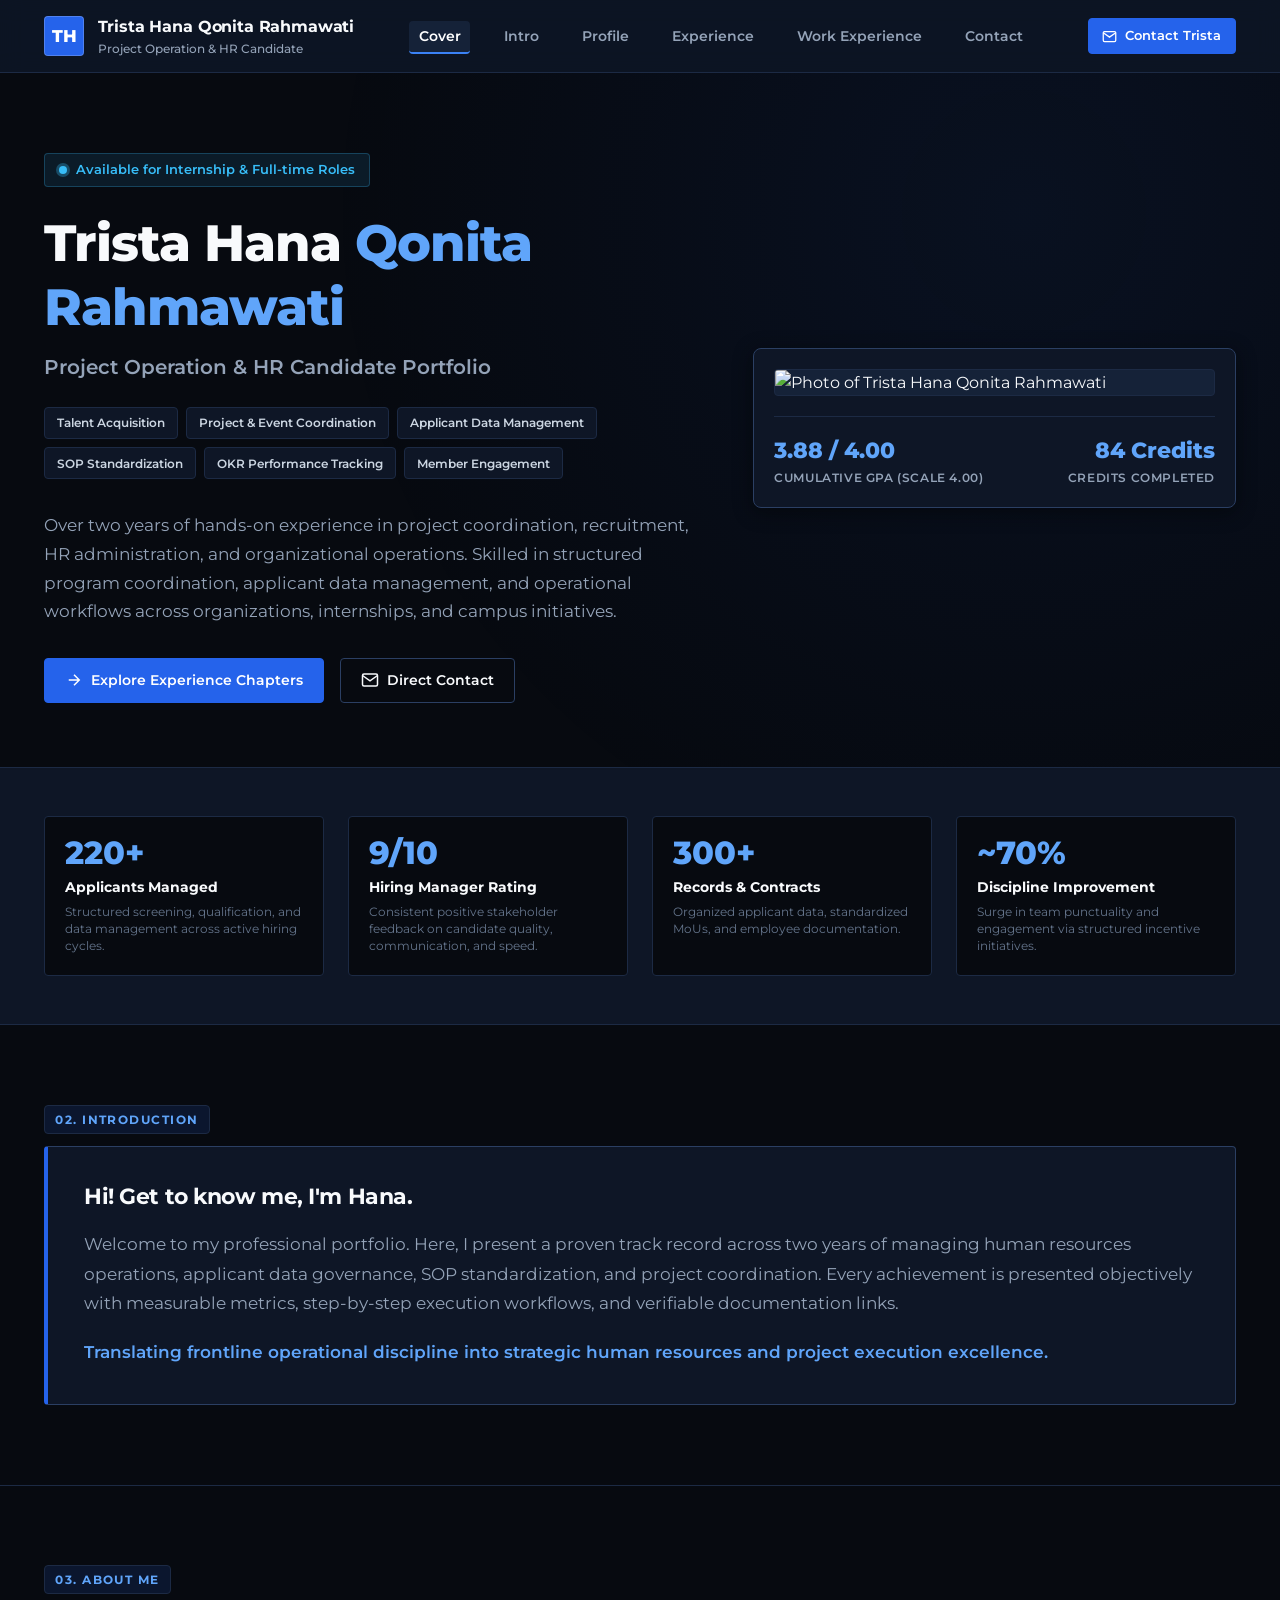
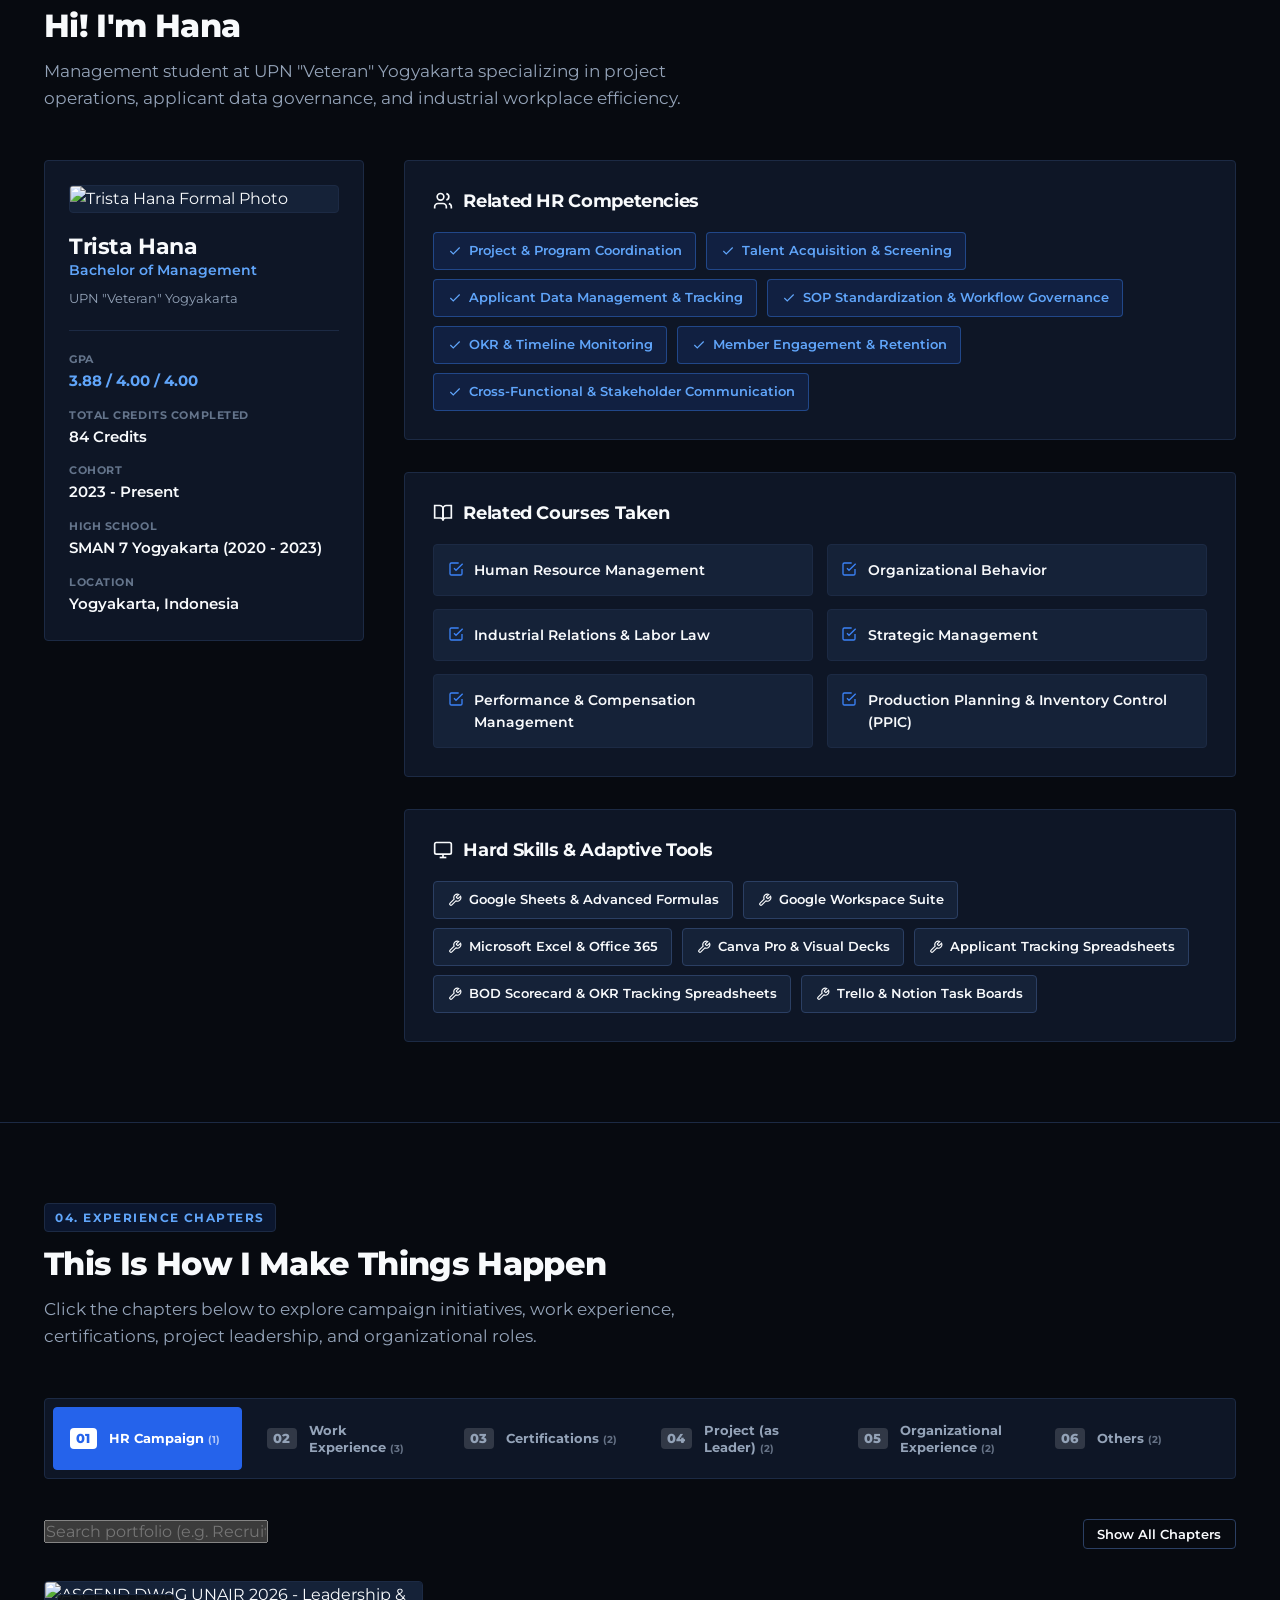
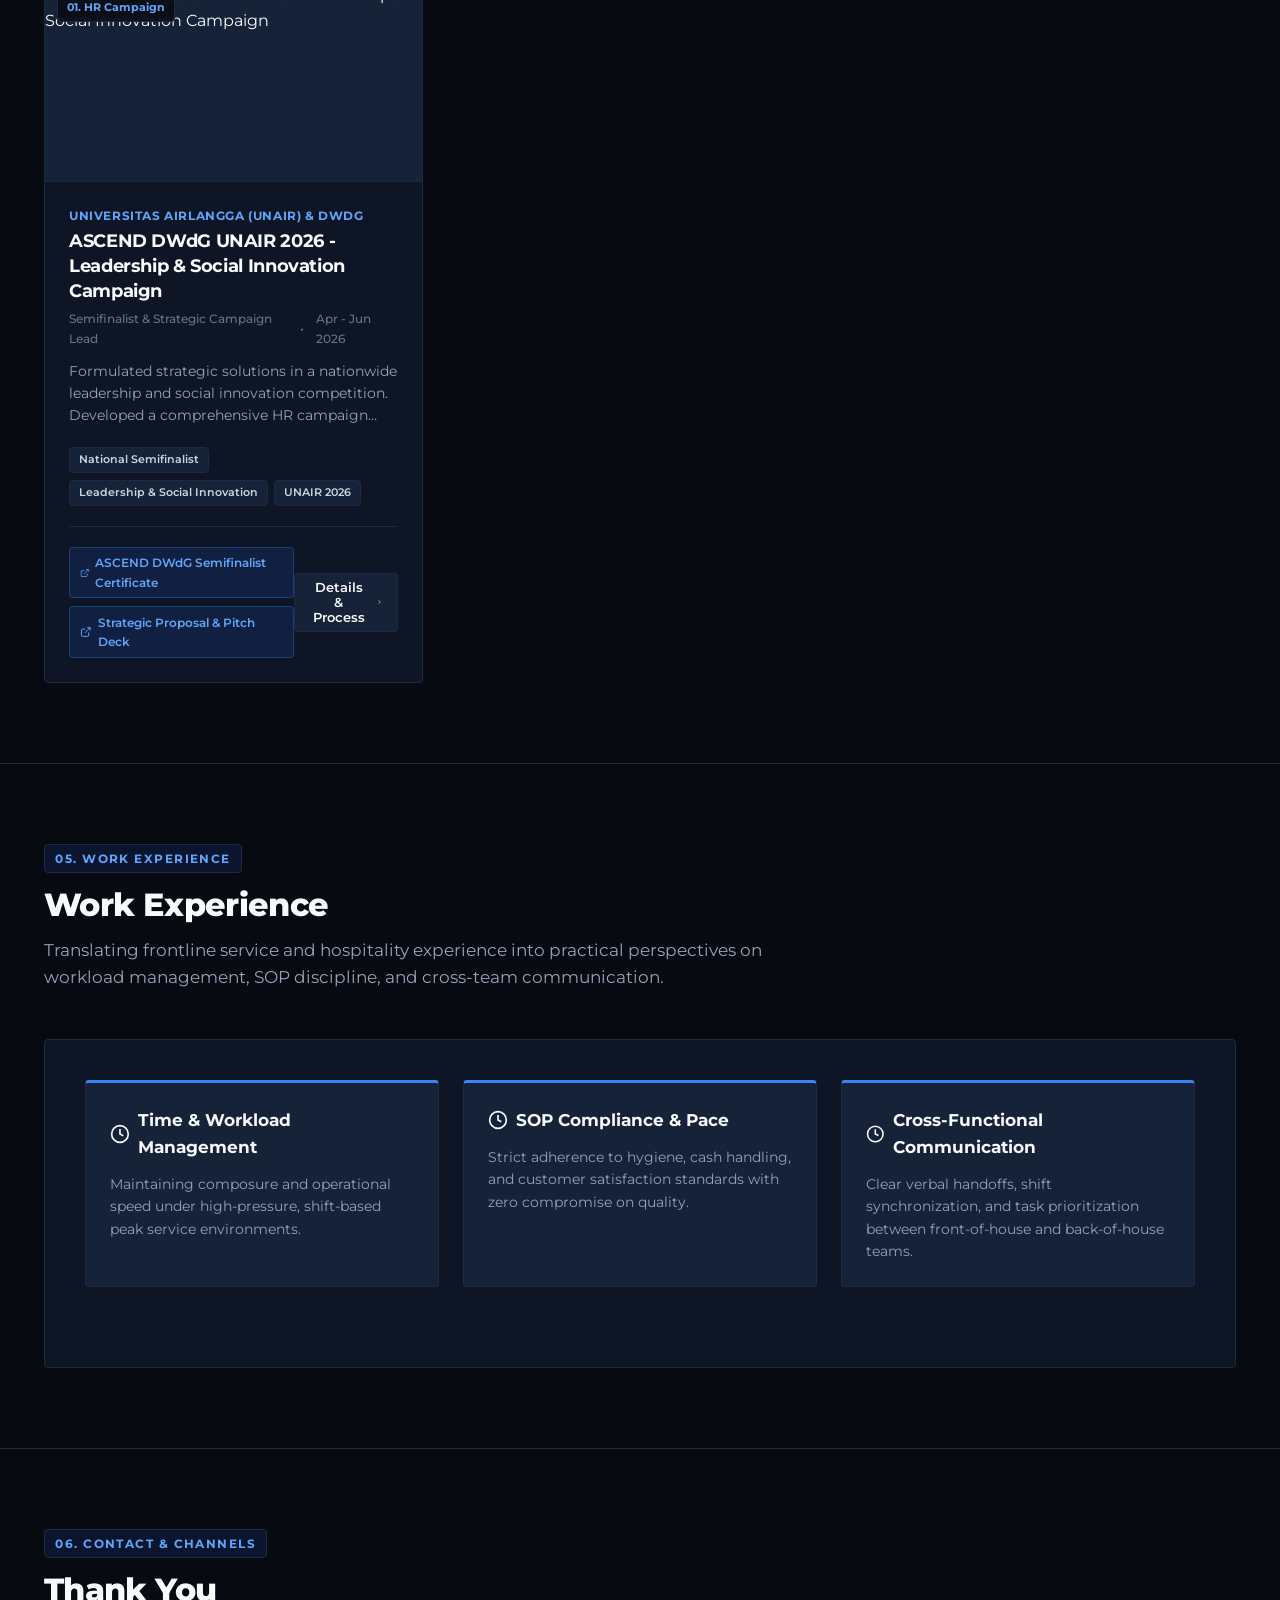
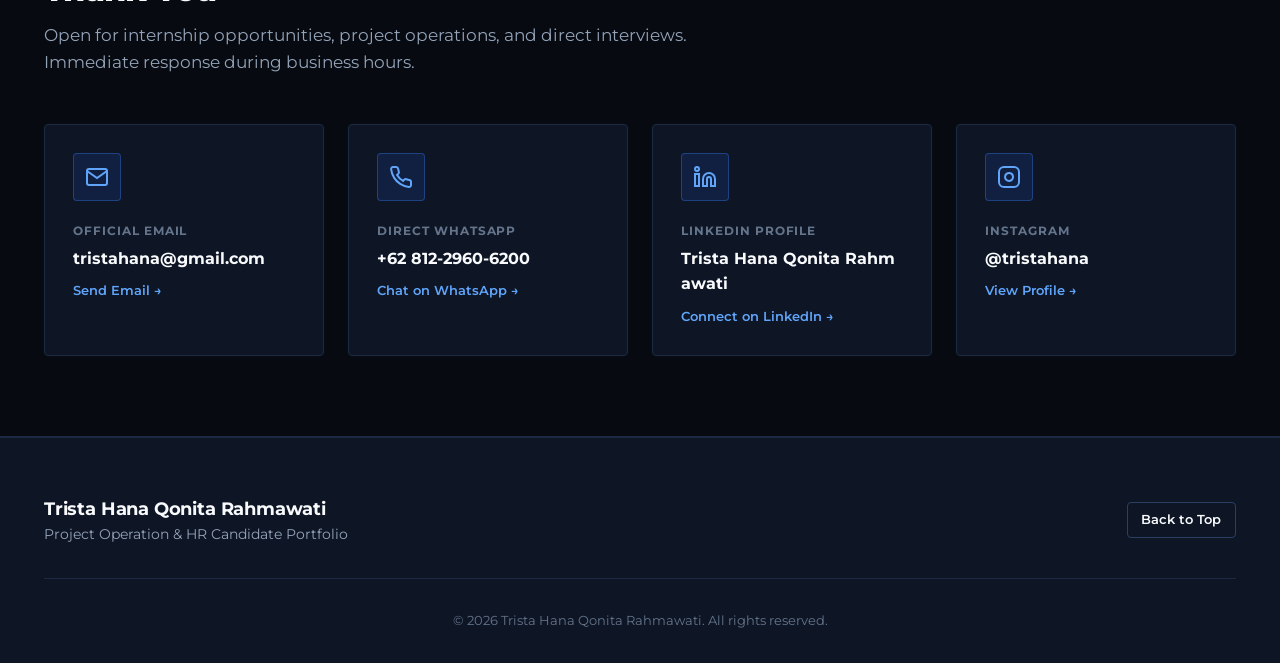
==== commit 0d0a1003: "Add versioning to CSS and JS file links" ====
--- a/index.html
+++ b/index.html
@@ -5,7 +5,7 @@
   <meta name="viewport" content="width=device-width, initial-scale=1.0">
   <title>Trista Hana Qonita Rahmawati | Project Operation &amp; HR Portfolio</title>
   <meta name="description" content="Professional Portfolio of Trista Hana Qonita Rahmawati. Management Student at UPN Veteran Yogyakarta. Specialist in Human Resources, Project Operations, Applicant Data Management, and SOP Standardization.">
-  <link rel="stylesheet" href="styles.css">
+  <link rel="stylesheet" href="styles.css?v=2.2">
   <link rel="icon" type="image/svg+xml" href="data:image/svg+xml,<svg xmlns='http://www.w3.org/2000/svg' viewBox='0 0 100 100'><rect width='100' height='100' rx='20' fill='%232563EB'/><text x='50%' y='55%' dominant-baseline='middle' text-anchor='middle' font-family='Montserrat' font-size='50' font-weight='800' fill='white'>TH</text></svg>">
 </head>
 <body>
@@ -422,6 +422,6 @@
   <div class="toast-container" id="toast-container"></div>
 
   <!-- Frontend Logic & Controller Script -->
-  <script src="app.js"></script>
+  <script src="app.js?v=2.2"></script>
 </body>
 </html>
